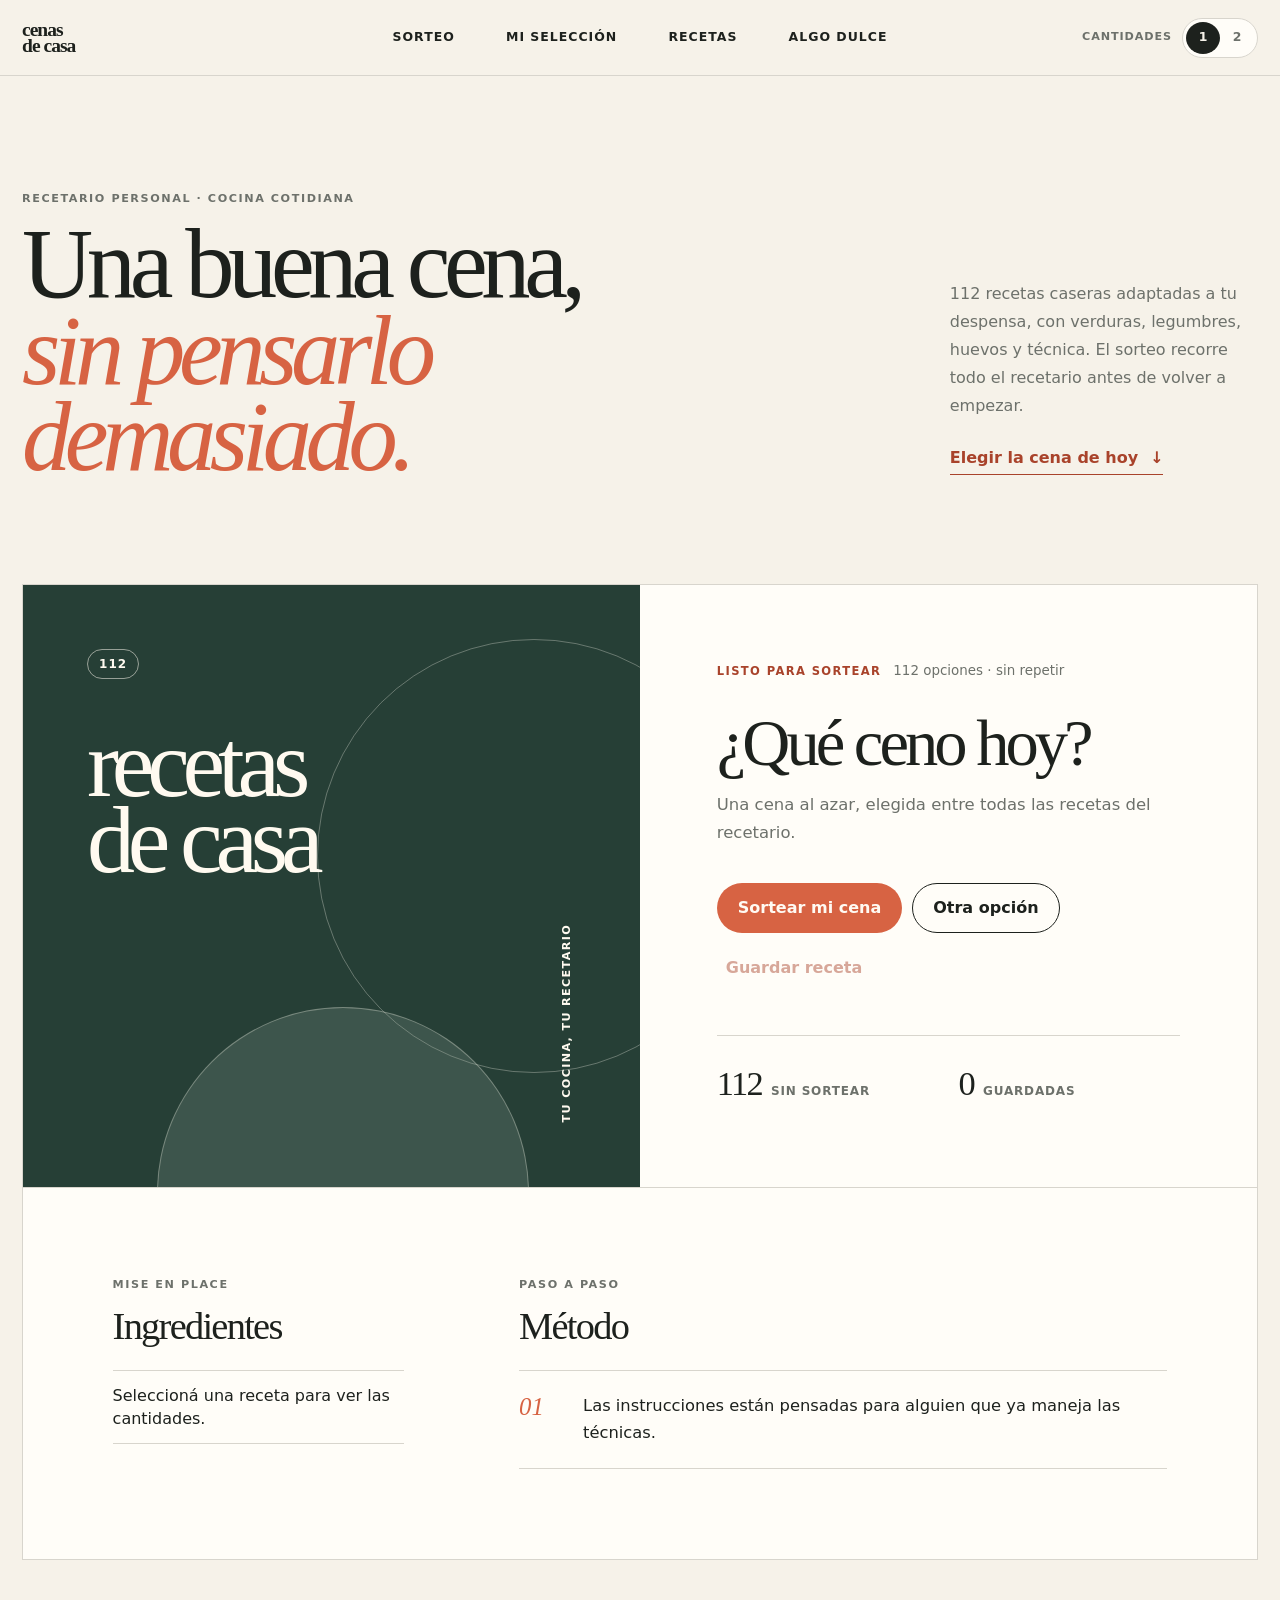
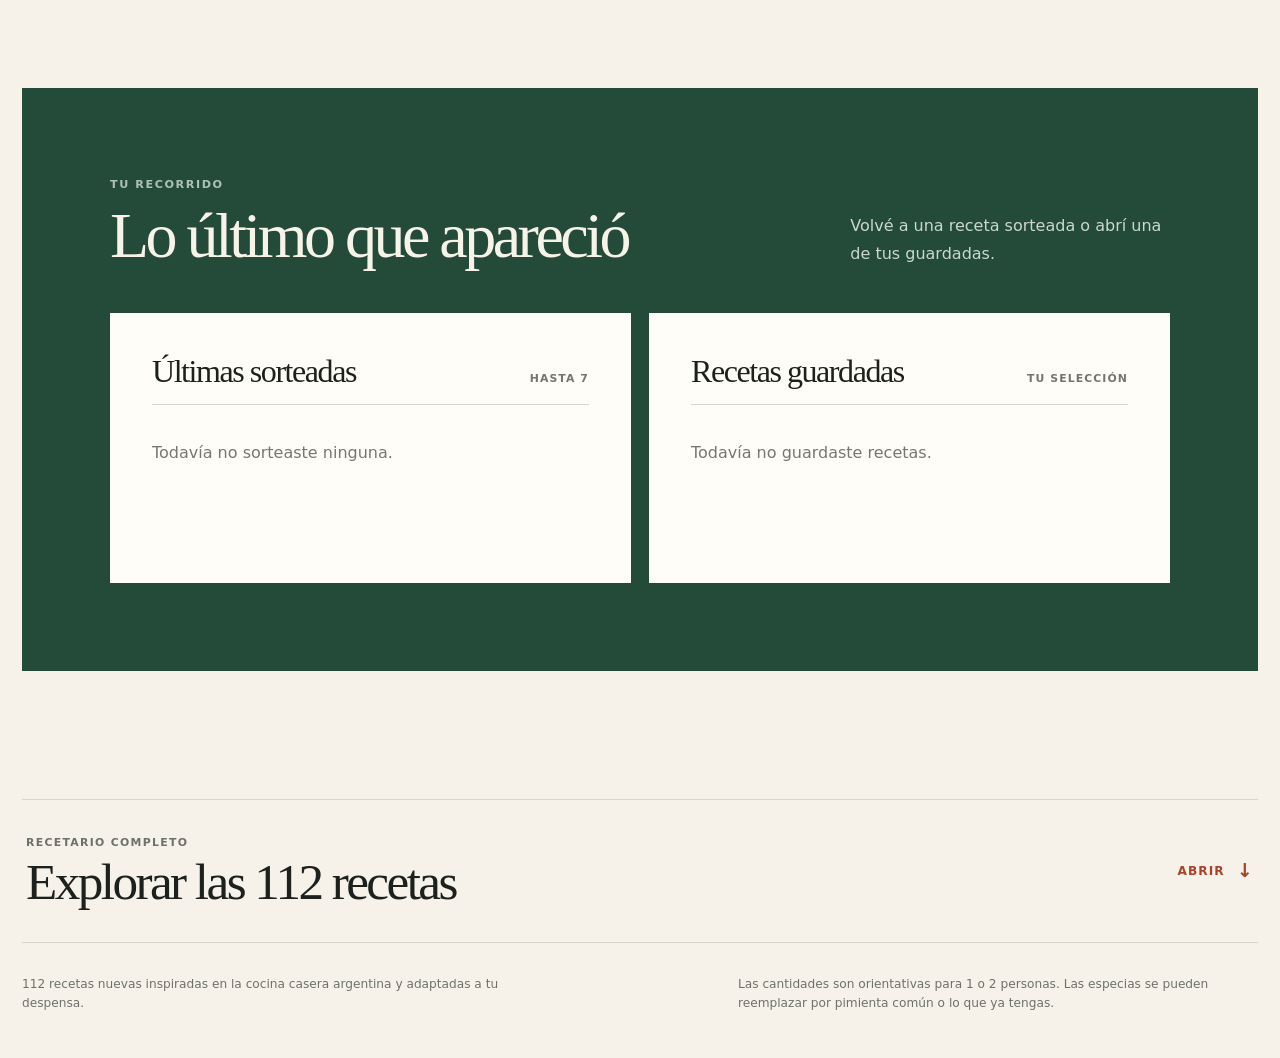
==== index.html @ ef83200b "Publicar recetario web" ====
<!DOCTYPE html>
<html lang="es">
<head>
  <meta charset="UTF-8">
  <meta name="viewport" content="width=device-width, initial-scale=1">
  <meta name="theme-color" content="#f6f2e9">
  <meta name="description" content="Un recetario personal de cenas caseras, saludables y sin repeticiones.">
  <title>¿Qué ceno hoy? — Recetario personal</title>
  <link rel="stylesheet" href="./css/styles.css">
</head>
<body>
  <header class="siteHeader">
    <a class="brand" href="./index.html#top" aria-label="Cenas de casa, volver al inicio">
      <span>cenas</span>
      <span>de casa</span>
    </a>

    <nav class="mainNav" aria-label="Navegación principal">
      <a href="#recipe">Sorteo</a>
      <a href="#selection">Mi selección</a>
      <a href="#catalog">Recetas</a>
      <a href="./dulces.html">Algo dulce</a>
    </nav>

    <a class="mobileSwitch" href="./dulces.html">Algo dulce</a>

    <div class="portion compactPortion">
      <span>Cantidades</span>
      <div class="seg" role="group" aria-label="Cantidad de personas">
        <button id="one" class="active" type="button" aria-pressed="true">1</button>
        <button id="two" type="button" aria-pressed="false">2</button>
      </div>
    </div>
  </header>

  <main id="top" class="app">
    <section class="intro" aria-labelledby="pageTitle">
      <div>
        <p class="eyebrow">Recetario personal · cocina cotidiana</p>
        <h1 id="pageTitle">Una buena cena,<br><em>sin pensarlo demasiado.</em></h1>
      </div>
      <div class="introCopy">
        <p><span id="recipeTotalIntro">112</span> recetas caseras adaptadas a tu despensa, con verduras, legumbres, huevos y técnica. El sorteo recorre todo el recetario antes de volver a empezar.</p>
        <a class="textLink" href="#recipe">Elegir la cena de hoy <span aria-hidden="true">↓</span></a>
      </div>
    </section>

    <section id="recipe" class="featureSection" aria-labelledby="title">
      <article class="recipeFeature">
        <figure id="recipeVisual" class="recipeVisual" data-tone="idle">
          <img id="recipeImage" class="recipeImage" alt="" hidden>
          <div id="visualPlaceholder" class="visualPlaceholder">
            <span id="visualNumber" class="visualNumber">112</span>
            <span id="visualLabel" class="visualLabel">recetas<br>de casa</span>
            <span class="visualCaption">Tu cocina, tu recetario</span>
          </div>
        </figure>

        <div class="recipeIntro">
          <div class="meta">
            <span id="category" class="badge">Listo para sortear</span>
            <span id="time" class="muted">112 opciones · sin repetir</span>
          </div>

          <h2 id="title" class="title">¿Qué ceno hoy?</h2>
          <p id="note" class="note">Una cena al azar, elegida entre todas las recetas del recetario.</p>
          <span id="announcement" class="srOnly" aria-live="polite"></span>

          <div class="actions" aria-label="Acciones de la receta">
            <button id="pick" class="btn primary" type="button">Sortear mi cena</button>
            <button id="another" class="btn secondary" type="button">Otra opción</button>
            <button id="favorite" class="btn quiet" type="button" disabled>Guardar receta</button>
          </div>

          <div class="quickFacts" aria-label="Estado del recetario">
            <p><strong id="remaining">112</strong><span>sin sortear</span></p>
            <p><strong id="favoriteCount">0</strong><span>guardadas</span></p>
          </div>
        </div>
      </article>

      <div class="recipeBody">
        <aside class="ingredientsPanel" aria-labelledby="ingredientsTitle">
          <div class="sectionHeading">
            <p class="eyebrow">Mise en place</p>
            <h3 id="ingredientsTitle">Ingredientes</h3>
          </div>
          <ul id="ingredients" class="ingredients">
            <li>Seleccioná una receta para ver las cantidades.</li>
          </ul>
        </aside>

        <section class="methodColumn" aria-labelledby="methodTitle">
          <div id="prepBlock" class="guidance prepGuide" hidden>
            <p class="eyebrow">Orden de trabajo</p>
            <h3>Antes de empezar</h3>
            <p id="prep"></p>
          </div>

          <div class="methodBlock">
            <div class="sectionHeading">
              <p class="eyebrow">Paso a paso</p>
              <h3 id="methodTitle">Método</h3>
            </div>
            <ol id="steps" class="steps">
              <li>Las instrucciones están pensadas para alguien que ya maneja las técnicas.</li>
            </ol>
          </div>

          <aside id="tipBlock" class="guidance tipGuide" hidden>
            <p class="eyebrow">Nota de cocina</p>
            <h3>Punto clave</h3>
            <p id="tip"></p>
          </aside>
        </section>
      </div>
    </section>

    <section id="selection" class="selectionSection" aria-labelledby="selectionTitle">
      <div class="sectionIntro">
        <p class="eyebrow">Tu recorrido</p>
        <h2 id="selectionTitle">Lo último que apareció</h2>
        <p>Volvé a una receta sorteada o abrí una de tus guardadas.</p>
      </div>

      <div class="selectionGrid">
        <section class="listPanel" aria-labelledby="historyTitle">
          <div class="panelHeading">
            <h3 id="historyTitle">Últimas sorteadas</h3>
            <span>Hasta 7</span>
          </div>
          <ol id="history" class="list">
            <li class="empty">Todavía no sorteaste ninguna.</li>
          </ol>
        </section>

        <section class="listPanel" aria-labelledby="favoritesTitle">
          <div class="panelHeading">
            <h3 id="favoritesTitle">Recetas guardadas</h3>
            <span>Tu selección</span>
          </div>
          <ul id="favorites" class="list">
            <li class="empty">Todavía no guardaste recetas.</li>
          </ul>
        </section>
      </div>
    </section>

    <details id="catalog" class="catalogSection">
      <summary>
        <span>
          <small>Recetario completo</small>
          <strong>Explorar las <span id="recipeTotalCatalog">112</span> recetas</strong>
        </span>
        <span class="summaryAction">Abrir <span aria-hidden="true">↓</span></span>
      </summary>
      <div id="catalogFilters" class="catalogFilters" aria-label="Filtrar recetas por categoría"></div>
      <div id="grid" class="grid"></div>
    </details>

    <footer class="foot">
      <p><span id="recipeTotalFooter">112</span> recetas nuevas inspiradas en la cocina casera argentina y adaptadas a tu despensa.</p>
      <p>Las cantidades son orientativas para 1 o 2 personas. Las especias se pueden reemplazar por pimienta común o lo que ya tengas.</p>
    </footer>
  </main>

  <div id="toast" class="toast" role="status" aria-live="polite"></div>

  <script src="./js/recipes.js"></script>
  <script src="./js/app.js"></script>
</body>
</html>
---- css/styles.css ----
:root {
  --paper: #f6f2e9;
  --surface: #fffdf8;
  --ink: #1d211d;
  --muted: #6d716b;
  --line: #d8d5cd;
  --soft: #ece8df;
  --accent: #d76343;
  --accent-dark: #a9432b;
  --green: #244b3a;
  --danger: #a23e36;
  --shadow: 0 18px 55px rgba(35, 31, 24, 0.1);
  --serif: Georgia, "Times New Roman", serif;
  --sans: Inter, ui-sans-serif, system-ui, -apple-system, BlinkMacSystemFont, "Segoe UI", sans-serif;
  color-scheme: light;
}

* {
  box-sizing: border-box;
}

html {
  scroll-behavior: smooth;
  scroll-padding-top: 88px;
}

body {
  margin: 0;
  min-height: 100vh;
  background: var(--paper);
  color: var(--ink);
  font-family: var(--sans);
  line-height: 1.5;
}

body.sweetPage {
  --accent: #b94f67;
  --accent-dark: #8d3249;
  --green: #542d40;
}

button,
summary {
  font: inherit;
}

button,
summary,
a {
  -webkit-tap-highlight-color: transparent;
}

button {
  cursor: pointer;
}

a {
  color: inherit;
}

button:focus-visible,
a:focus-visible,
summary:focus-visible {
  outline: 3px solid rgba(215, 99, 67, 0.45);
  outline: 3px solid color-mix(in srgb, var(--accent) 45%, transparent);
  outline-offset: 4px;
}

[hidden] {
  display: none !important;
}

.srOnly {
  position: absolute;
  width: 1px;
  height: 1px;
  padding: 0;
  margin: -1px;
  overflow: hidden;
  clip: rect(0, 0, 0, 0);
  white-space: nowrap;
  border: 0;
}

.siteHeader {
  position: sticky;
  top: 0;
  z-index: 50;
  display: grid;
  grid-template-columns: 1fr auto 1fr;
  align-items: center;
  min-height: 76px;
  padding: 10px max(22px, calc((100vw - 1260px) / 2));
  border-bottom: 1px solid var(--line);
  background: color-mix(in srgb, var(--paper) 94%, transparent);
  backdrop-filter: blur(16px);
}

.brand {
  width: max-content;
  color: var(--ink);
  font-family: var(--serif);
  font-size: 1.22rem;
  font-weight: 700;
  line-height: 0.78;
  text-decoration: none;
  letter-spacing: -0.05em;
}

.brand span {
  display: block;
}

.mainNav {
  display: flex;
  align-items: center;
  gap: clamp(20px, 4vw, 54px);
}

.mainNav a {
  position: relative;
  padding: 9px 0;
  font-size: 0.78rem;
  font-weight: 750;
  letter-spacing: 0.08em;
  text-decoration: none;
  text-transform: uppercase;
}

.mainNav a::after {
  position: absolute;
  right: 0;
  bottom: 3px;
  left: 0;
  height: 1px;
  background: var(--accent);
  content: "";
  transform: scaleX(0);
  transform-origin: left;
  transition: transform 180ms ease;
}

.mainNav a:hover::after {
  transform: scaleX(1);
}

.mobileSwitch {
  display: none;
}

.portion {
  display: flex;
  align-items: center;
  justify-self: end;
  gap: 10px;
}

.portion > span {
  color: var(--muted);
  font-size: 0.7rem;
  font-weight: 750;
  letter-spacing: 0.08em;
  text-transform: uppercase;
}

.seg {
  display: grid;
  grid-template-columns: 1fr 1fr;
  width: 76px;
  padding: 3px;
  border: 1px solid var(--line);
  border-radius: 999px;
  background: var(--surface);
}

.seg button {
  min-width: 32px;
  min-height: 32px;
  padding: 0;
  border: 0;
  border-radius: 50%;
  background: transparent;
  color: var(--muted);
  font-size: 0.78rem;
  font-weight: 800;
}

.seg button.active {
  background: var(--ink);
  color: var(--paper);
}

.app {
  width: min(1260px, calc(100% - 44px));
  margin: 0 auto;
}

.intro {
  display: grid;
  grid-template-columns: minmax(0, 1.45fr) minmax(280px, 0.55fr);
  gap: clamp(40px, 9vw, 130px);
  align-items: end;
  padding: clamp(64px, 9vw, 126px) 0 clamp(54px, 8vw, 104px);
}

.eyebrow {
  margin: 0 0 13px;
  color: var(--muted);
  font-size: 0.7rem;
  font-weight: 800;
  letter-spacing: 0.14em;
  text-transform: uppercase;
}

.intro h1 {
  margin: 0;
  max-width: 900px;
  font-family: var(--serif);
  font-size: clamp(3.45rem, 7.7vw, 7.4rem);
  font-weight: 500;
  line-height: 0.88;
  letter-spacing: -0.065em;
}

.intro h1 em {
  color: var(--accent);
  font-weight: 400;
}

.introCopy {
  max-width: 410px;
  padding-bottom: 6px;
}

.introCopy p {
  margin: 0 0 26px;
  color: var(--muted);
  font-size: 1rem;
  line-height: 1.75;
}

.textLink {
  display: inline-flex;
  gap: 12px;
  align-items: center;
  padding-bottom: 4px;
  border-bottom: 1px solid currentColor;
  color: var(--accent-dark);
  font-weight: 750;
  text-decoration: none;
}

.textLink span {
  transition: transform 180ms ease;
}

.textLink:hover span {
  transform: translateY(3px);
}

.featureSection {
  border: 1px solid var(--line);
  background: var(--surface);
}

.recipeFeature {
  display: grid;
  grid-template-columns: minmax(0, 1fr) minmax(0, 1fr);
  min-height: 600px;
  border-bottom: 1px solid var(--line);
}

.recipeVisual {
  --tone: #294d3d;
  --tone-soft: #9bb4a5;
  --tone-ink: #fffaf0;
  position: relative;
  min-height: 600px;
  margin: 0;
  overflow: hidden;
  background: var(--tone);
  color: var(--tone-ink);
}

.recipeImage {
  position: absolute;
  z-index: 3;
  inset: 0;
  display: block;
  width: 100%;
  height: 100%;
  object-fit: cover;
}

.visualPlaceholder {
  position: absolute;
  inset: 0;
  display: flex;
  flex-direction: column;
  justify-content: space-between;
  padding: clamp(28px, 5vw, 68px);
  isolation: isolate;
}

.visualPlaceholder::before,
.visualPlaceholder::after {
  position: absolute;
  z-index: -1;
  border: 1px solid color-mix(in srgb, var(--tone-ink) 30%, transparent);
  border-radius: 50%;
  content: "";
}

.visualPlaceholder::before {
  top: 9%;
  right: -18%;
  width: 70%;
  aspect-ratio: 1;
}

.visualPlaceholder::after {
  right: 18%;
  bottom: -32%;
  width: 60%;
  aspect-ratio: 1;
  background: color-mix(in srgb, var(--tone-soft) 24%, transparent);
}

.visualNumber {
  align-self: flex-start;
  padding: 5px 11px;
  border: 1px solid color-mix(in srgb, var(--tone-ink) 52%, transparent);
  border-radius: 999px;
  font-size: 0.75rem;
  font-weight: 800;
  letter-spacing: 0.09em;
}

.visualLabel {
  max-width: 520px;
  font-family: var(--serif);
  font-size: clamp(4rem, 7.5vw, 7.3rem);
  font-weight: 500;
  line-height: 0.79;
  letter-spacing: -0.075em;
  white-space: pre-line;
}

.visualCaption {
  align-self: flex-end;
  font-size: 0.7rem;
  font-weight: 750;
  letter-spacing: 0.12em;
  text-transform: uppercase;
  writing-mode: vertical-rl;
  transform: rotate(180deg);
}

[data-tone="oven"] {
  --tone: #b95536;
  --tone-soft: #edb492;
  --tone-ink: #fff9ee;
}

[data-tone="legumes"] {
  --tone: #315845;
  --tone-soft: #92b29e;
  --tone-ink: #fff9ee;
}

[data-tone="grains"] {
  --tone: #d3a73f;
  --tone-soft: #f3d88b;
  --tone-ink: #282217;
}

[data-tone="vegetables"] {
  --tone: #788243;
  --tone-soft: #bec88a;
  --tone-ink: #fffdf2;
}

[data-tone="tuna"] {
  --tone: #416879;
  --tone-soft: #9bbfca;
  --tone-ink: #fffaf0;
}

[data-tone="starters"] {
  --tone: #9a5c32;
  --tone-soft: #dfb074;
  --tone-ink: #fffaf0;
}

[data-tone="sweet-cakes"] {
  --tone: #984b5d;
  --tone-soft: #dfa2ad;
  --tone-ink: #fff8ee;
}

[data-tone="sweet-loaves"] {
  --tone: #745441;
  --tone-soft: #c9aa8f;
  --tone-ink: #fffaf0;
}

[data-tone="sweet-cookies"] {
  --tone: #a4513d;
  --tone-soft: #dfa38d;
  --tone-ink: #fffaf0;
}

[data-tone="sweet-doughs"] {
  --tone: #b36f36;
  --tone-soft: #e9bd82;
  --tone-ink: #fffaf0;
}

[data-tone="sweet-spoon"] {
  --tone: #604c79;
  --tone-soft: #b7a7ca;
  --tone-ink: #fffaf4;
}

[data-tone="sweet-fruit"] {
  --tone: #9a3744;
  --tone-soft: #e69595;
  --tone-ink: #fffaf0;
}

[data-tone="idle"] {
  --tone: #263f36;
  --tone-soft: #89a091;
  --tone-ink: #fffaf0;
}

.recipeIntro {
  display: flex;
  flex-direction: column;
  justify-content: center;
  padding: clamp(38px, 6vw, 82px);
}

.meta {
  display: flex;
  flex-wrap: wrap;
  gap: 12px;
  align-items: center;
}

.badge {
  color: var(--accent-dark);
  font-size: 0.72rem;
  font-weight: 850;
  letter-spacing: 0.12em;
  text-transform: uppercase;
}

.muted {
  color: var(--muted);
  font-size: 0.84rem;
}

.title {
  margin: 30px 0 18px;
  font-family: var(--serif);
  font-size: clamp(3rem, 5.2vw, 5.7rem);
  font-weight: 500;
  line-height: 0.93;
  letter-spacing: -0.06em;
}

.note {
  max-width: 580px;
  margin: 0;
  color: var(--muted);
  font-size: 1.03rem;
  line-height: 1.7;
}

.recipeSource {
  margin: 11px 0 0;
  color: var(--accent-dark);
  font-size: 0.8rem;
  font-weight: 750;
  line-height: 1.5;
}

.actions {
  display: flex;
  flex-wrap: wrap;
  gap: 10px;
  margin-top: 36px;
}

.btn {
  min-height: 50px;
  padding: 0 20px;
  border: 1px solid transparent;
  border-radius: 999px;
  font-weight: 800;
  transition: transform 160ms ease, background 160ms ease, color 160ms ease;
}

.btn:hover:not(:disabled) {
  transform: translateY(-2px);
}

.primary {
  background: var(--accent);
  color: #fffaf3;
}

.primary:hover {
  background: var(--accent-dark);
}

.secondary {
  border-color: var(--ink);
  background: transparent;
  color: var(--ink);
}

.secondary:hover {
  background: var(--ink);
  color: var(--surface);
}

.quiet {
  padding-right: 8px;
  padding-left: 8px;
  background: transparent;
  color: var(--accent-dark);
}

.btn:disabled {
  cursor: default;
  opacity: 0.46;
}

.quickFacts {
  display: grid;
  grid-template-columns: repeat(2, minmax(0, 1fr));
  gap: 20px;
  margin-top: 42px;
  padding-top: 22px;
  border-top: 1px solid var(--line);
}

.quickFacts p {
  display: flex;
  gap: 9px;
  align-items: baseline;
  margin: 0;
}

.quickFacts strong {
  font-family: var(--serif);
  font-size: 2.15rem;
  font-weight: 500;
  letter-spacing: -0.05em;
}

.quickFacts span {
  color: var(--muted);
  font-size: 0.75rem;
  font-weight: 750;
  letter-spacing: 0.07em;
  text-transform: uppercase;
}

.recipeBody {
  display: grid;
  grid-template-columns: minmax(250px, 0.62fr) minmax(0, 1.38fr);
  gap: clamp(46px, 9vw, 130px);
  padding: clamp(48px, 7vw, 96px);
}

.ingredientsPanel {
  align-self: start;
}

.sectionHeading {
  margin-bottom: 24px;
}

.sectionHeading h3,
.guidance h3,
.panelHeading h3 {
  margin: 0;
  font-family: var(--serif);
  font-size: clamp(1.8rem, 3vw, 2.7rem);
  font-weight: 500;
  line-height: 1;
  letter-spacing: -0.045em;
}

.ingredients,
.steps,
.list {
  display: grid;
  gap: 0;
  margin: 0;
  padding: 0;
  list-style: none;
}

.ingredients li {
  padding: 13px 0;
  border-bottom: 1px solid var(--line);
  line-height: 1.45;
}

.ingredients li:first-child {
  border-top: 1px solid var(--line);
}

.methodColumn {
  display: grid;
  gap: clamp(38px, 5vw, 66px);
  max-width: 780px;
}

.guidance {
  padding: clamp(24px, 4vw, 42px);
  line-height: 1.7;
}

.guidance .eyebrow {
  margin-bottom: 11px;
}

.guidance h3 {
  margin-bottom: 17px;
}

.guidance > p:last-child {
  margin: 0;
  font-size: 1rem;
}

.prepGuide {
  background: var(--soft);
}

.tipGuide {
  border-left: 5px solid var(--accent);
  background: color-mix(in srgb, var(--accent) 9%, var(--surface));
}

.steps {
  counter-reset: step;
}

.steps li {
  position: relative;
  min-height: 78px;
  padding: 22px 0 22px 64px;
  border-top: 1px solid var(--line);
  font-size: 1.02rem;
  line-height: 1.65;
}

.steps li:last-child {
  border-bottom: 1px solid var(--line);
}

.steps li::before {
  position: absolute;
  top: 16px;
  left: 0;
  color: var(--accent);
  content: counter(step, decimal-leading-zero);
  counter-increment: step;
  font-family: var(--serif);
  font-size: 1.55rem;
  font-style: italic;
}

.selectionSection {
  margin-top: clamp(70px, 10vw, 134px);
  padding: clamp(52px, 7vw, 88px);
  background: var(--green);
  color: #f8f3e9;
}

.sectionIntro {
  display: grid;
  grid-template-columns: minmax(0, 1fr) minmax(240px, 0.45fr);
  gap: 30px;
  align-items: end;
  margin-bottom: 46px;
}

.sectionIntro .eyebrow {
  grid-column: 1 / -1;
  margin-bottom: -18px;
  color: #adc1b6;
}

.sectionIntro h2 {
  margin: 0;
  font-family: var(--serif);
  font-size: clamp(2.7rem, 5vw, 5.1rem);
  font-weight: 500;
  line-height: 0.95;
  letter-spacing: -0.055em;
}

.sectionIntro > p:last-child {
  margin: 0;
  color: #cbd8d0;
  line-height: 1.7;
}

.selectionGrid {
  display: grid;
  grid-template-columns: repeat(2, minmax(0, 1fr));
  gap: 18px;
}

.listPanel {
  min-height: 270px;
  padding: clamp(24px, 4vw, 42px);
  background: #fffdf8;
  color: #1d211d;
}

.panelHeading {
  display: flex;
  gap: 20px;
  align-items: baseline;
  justify-content: space-between;
  margin-bottom: 24px;
  padding-bottom: 17px;
  border-bottom: 1px solid #d8d5cd;
}

.panelHeading h3 {
  font-size: clamp(1.55rem, 2.5vw, 2.1rem);
}

.panelHeading span {
  color: #72766f;
  font-size: 0.68rem;
  font-weight: 800;
  letter-spacing: 0.1em;
  text-transform: uppercase;
}

.list li {
  display: flex;
  gap: 14px;
  align-items: flex-start;
  justify-content: space-between;
  padding: 12px 0;
  border-bottom: 1px solid #e2ded6;
}

.recipeLink {
  flex: 1;
  padding: 0;
  border: 0;
  background: transparent;
  color: #1d211d;
  font-weight: 700;
  line-height: 1.45;
  text-align: left;
}

.recipeLink:hover {
  color: #b14c31;
}

.remove {
  flex: 0 0 auto;
  padding: 2px 0;
  border: 0;
  background: transparent;
  color: var(--danger);
  font-size: 0.7rem;
  font-weight: 850;
  letter-spacing: 0.07em;
  text-transform: uppercase;
}

.empty {
  border-bottom: 0 !important;
  color: #747871;
}

.catalogSection {
  margin: clamp(70px, 10vw, 130px) 0 0;
  border-top: 1px solid var(--line);
  border-bottom: 1px solid var(--line);
}

.catalogSection summary {
  display: flex;
  gap: 30px;
  align-items: center;
  justify-content: space-between;
  padding: 35px 4px;
  cursor: pointer;
  list-style: none;
}

.catalogSection summary::-webkit-details-marker {
  display: none;
}

.catalogSection summary small,
.catalogSection summary strong {
  display: block;
}

.catalogSection summary small {
  margin-bottom: 5px;
  color: var(--muted);
  font-size: 0.68rem;
  font-weight: 800;
  letter-spacing: 0.12em;
  text-transform: uppercase;
}

.catalogSection summary strong {
  font-family: var(--serif);
  font-size: clamp(2rem, 4vw, 3.8rem);
  font-weight: 500;
  line-height: 1;
  letter-spacing: -0.05em;
}

.summaryAction {
  display: flex;
  gap: 12px;
  align-items: center;
  color: var(--accent-dark);
  font-size: 0.76rem;
  font-weight: 850;
  letter-spacing: 0.09em;
  text-transform: uppercase;
}

.summaryAction span {
  font-size: 1.2rem;
  transition: transform 180ms ease;
}

.catalogSection[open] .summaryAction span {
  transform: rotate(180deg);
}

.catalogFilters {
  display: flex;
  flex-wrap: wrap;
  gap: 9px;
  padding: 26px 0 4px;
  border-top: 1px solid var(--line);
}

.filterChip {
  min-height: 38px;
  padding: 8px 14px;
  border: 1px solid var(--line);
  border-radius: 999px;
  background: transparent;
  color: var(--muted);
  font-size: 0.72rem;
  font-weight: 780;
  letter-spacing: 0.035em;
  transition: border-color 160ms ease, background 160ms ease, color 160ms ease;
}

.filterChip:hover {
  border-color: var(--ink);
  color: var(--ink);
}

.filterChip.active {
  border-color: var(--ink);
  background: var(--ink);
  color: var(--paper);
}

.grid {
  display: grid;
  grid-template-columns: repeat(4, minmax(0, 1fr));
  gap: 42px 18px;
  padding: 36px 0 64px;
  border-top: 1px solid var(--line);
}

.catalogFilters + .grid {
  border-top: 0;
}

.item {
  min-width: 0;
  padding: 0;
  border: 0;
  background: transparent;
  color: var(--ink);
  text-align: left;
}

.itemVisual {
  --tone: #294d3d;
  --tone-soft: #9bb4a5;
  --tone-ink: #fffaf0;
  position: relative;
  display: grid;
  aspect-ratio: 1 / 0.92;
  margin-bottom: 14px;
  overflow: hidden;
  place-items: center;
  border-radius: 10px;
  background: var(--tone);
  color: var(--tone-ink);
  transition: transform 200ms ease, border-radius 200ms ease;
}

.itemVisual::before {
  position: absolute;
  top: -15%;
  right: -19%;
  width: 72%;
  aspect-ratio: 1;
  border: 1px solid color-mix(in srgb, var(--tone-ink) 28%, transparent);
  border-radius: 50%;
  content: "";
}

.itemVisual img {
  position: absolute;
  z-index: 2;
  inset: 0;
  width: 100%;
  height: 100%;
  object-fit: cover;
}

.item:hover .itemVisual {
  border-radius: 2px;
  transform: translateY(-4px);
}

.itemNumber {
  position: absolute;
  top: 12px;
  left: 13px;
  z-index: 1;
  font-size: 0.67rem;
  font-weight: 850;
  letter-spacing: 0.1em;
}

.itemMark {
  z-index: 1;
  max-width: 80%;
  font-family: var(--serif);
  font-size: clamp(1.9rem, 3.1vw, 3.2rem);
  font-style: italic;
  line-height: 0.9;
  text-align: center;
  letter-spacing: -0.06em;
  white-space: pre-line;
}

.itemMeta {
  display: flex;
  gap: 8px;
  align-items: center;
  justify-content: space-between;
  margin-bottom: 6px;
  color: var(--muted);
  font-size: 0.7rem;
  font-weight: 750;
  letter-spacing: 0.06em;
  text-transform: uppercase;
}

.item strong {
  display: block;
  font-family: var(--serif);
  font-size: 1.27rem;
  font-weight: 500;
  line-height: 1.12;
  letter-spacing: -0.025em;
}

.foot {
  display: flex;
  gap: 30px;
  justify-content: space-between;
  padding: 32px 0 45px;
  color: var(--muted);
  font-size: 0.76rem;
  line-height: 1.55;
}

.foot p {
  max-width: 520px;
  margin: 0;
}

.toast {
  position: fixed;
  bottom: 24px;
  left: 50%;
  z-index: 100;
  padding: 12px 18px;
  border-radius: 999px;
  background: var(--ink);
  box-shadow: var(--shadow);
  color: var(--surface);
  font-weight: 750;
  opacity: 0;
  pointer-events: none;
  transform: translate(-50%, 18px);
  transition: opacity 180ms ease, transform 180ms ease;
}

.toast.show {
  opacity: 1;
  transform: translate(-50%, 0);
}

@media (max-width: 1020px) {
  .intro {
    grid-template-columns: minmax(0, 1.2fr) minmax(260px, 0.8fr);
  }

  .recipeFeature {
    min-height: 540px;
  }

  .recipeVisual {
    min-height: 540px;
  }

  .recipeIntro {
    padding: 42px;
  }

  .recipeBody {
    gap: 56px;
    padding: 58px 48px;
  }

  .grid {
    grid-template-columns: repeat(3, minmax(0, 1fr));
  }
}

@media (max-width: 820px) {
  .siteHeader {
    grid-template-columns: 1fr auto auto;
    gap: 14px;
  }

  .mainNav {
    display: none;
  }

  .mobileSwitch {
    display: block;
    color: var(--accent-dark);
    font-size: 0.7rem;
    font-weight: 820;
    letter-spacing: 0.075em;
    text-decoration: none;
    text-transform: uppercase;
  }

  .intro {
    grid-template-columns: 1fr;
    gap: 34px;
  }

  .introCopy {
    max-width: 600px;
  }

  .recipeFeature {
    grid-template-columns: 1fr;
  }

  .recipeVisual {
    min-height: 0;
    aspect-ratio: 16 / 11;
  }

  .recipeIntro {
    min-height: 500px;
  }

  .recipeBody {
    grid-template-columns: 1fr;
  }

  .ingredientsPanel {
    max-width: 620px;
  }

  .methodColumn {
    max-width: none;
  }

  .selectionGrid,
  .sectionIntro {
    grid-template-columns: 1fr;
  }

  .sectionIntro .eyebrow {
    grid-column: auto;
    margin-bottom: -12px;
  }

  .grid {
    grid-template-columns: repeat(2, minmax(0, 1fr));
  }
}

@media (max-width: 560px) {
  html {
    scroll-padding-top: 70px;
  }

  .siteHeader {
    min-height: 66px;
    padding: 9px 16px;
  }

  .brand {
    font-size: 1.05rem;
  }

  .mobileSwitch {
    font-size: 0.64rem;
  }

  .portion > span {
    display: none;
  }

  .app {
    width: min(100% - 24px, 1260px);
  }

  .intro {
    padding: 48px 0 52px;
  }

  .intro h1 {
    font-size: clamp(3.05rem, 15vw, 4.6rem);
    line-height: 0.91;
  }

  .introCopy p {
    font-size: 0.95rem;
  }

  .featureSection {
    margin-right: -12px;
    margin-left: -12px;
    border-right: 0;
    border-left: 0;
  }

  .recipeVisual {
    aspect-ratio: 1 / 1;
  }

  .visualPlaceholder {
    padding: 26px;
  }

  .visualLabel {
    font-size: clamp(3.8rem, 19vw, 5.8rem);
  }

  .recipeIntro {
    min-height: 0;
    padding: 34px 24px 40px;
  }

  .title {
    margin-top: 22px;
    font-size: clamp(2.7rem, 13vw, 4.2rem);
  }

  .actions {
    display: grid;
    grid-template-columns: repeat(2, minmax(0, 1fr));
    margin-top: 30px;
  }

  .actions .primary {
    grid-column: 1 / -1;
  }

  .btn {
    min-height: 52px;
    padding: 0 14px;
  }

  .quickFacts {
    margin-top: 32px;
  }

  .recipeBody {
    gap: 48px;
    padding: 42px 24px 50px;
  }

  .guidance {
    padding: 24px;
  }

  .steps li {
    padding-left: 52px;
  }

  .selectionSection {
    margin-right: -12px;
    margin-left: -12px;
    padding: 48px 24px;
  }

  .selectionGrid {
    gap: 12px;
  }

  .listPanel {
    padding: 24px;
  }

  .catalogSection summary {
    align-items: flex-end;
  }

  .catalogFilters {
    gap: 7px;
    padding-top: 20px;
  }

  .filterChip {
    min-height: 36px;
    padding: 7px 11px;
    font-size: 0.68rem;
  }

  .summaryAction {
    font-size: 0;
  }

  .summaryAction span {
    font-size: 1.4rem;
  }

  .grid {
    gap: 34px 12px;
  }

  .itemVisual {
    border-radius: 8px;
  }

  .itemMark {
    font-size: 2rem;
  }

  .item strong {
    font-size: 1.05rem;
  }

  .itemMeta {
    display: block;
  }

  .itemMeta span {
    display: block;
  }

  .foot {
    display: grid;
    gap: 10px;
  }
}

@media (max-width: 390px) {
  .siteHeader {
    gap: 9px;
  }

  .mobileSwitch {
    max-width: 48px;
    line-height: 1.05;
    text-align: center;
  }

  .grid {
    grid-template-columns: 1fr;
  }

  .itemVisual {
    aspect-ratio: 4 / 3;
  }

  .itemMark {
    font-size: 2.6rem;
  }
}

@media (prefers-color-scheme: dark) {
  :root {
    --paper: #151713;
    --surface: #1d201b;
    --ink: #f4f0e7;
    --muted: #a9aea6;
    --line: #3b3f38;
    --soft: #292d27;
    --accent: #ef7958;
    --accent-dark: #f08a6c;
    --green: #17382b;
    --danger: #f09a91;
    --shadow: 0 20px 55px rgba(0, 0, 0, 0.3);
    color-scheme: dark;
  }

  .siteHeader {
    background: color-mix(in srgb, var(--paper) 94%, transparent);
  }

  .seg button.active {
    background: var(--ink);
    color: var(--paper);
  }

  .primary {
    color: #1c1713;
  }

  .selectionSection {
    color: #f8f3e9;
  }

  .listPanel {
    background: #f6f2e9;
  }
}

@media (prefers-reduced-motion: reduce) {
  html {
    scroll-behavior: auto;
  }

  *,
  *::before,
  *::after {
    scroll-behavior: auto !important;
    transition-duration: 0.01ms !important;
  }
}
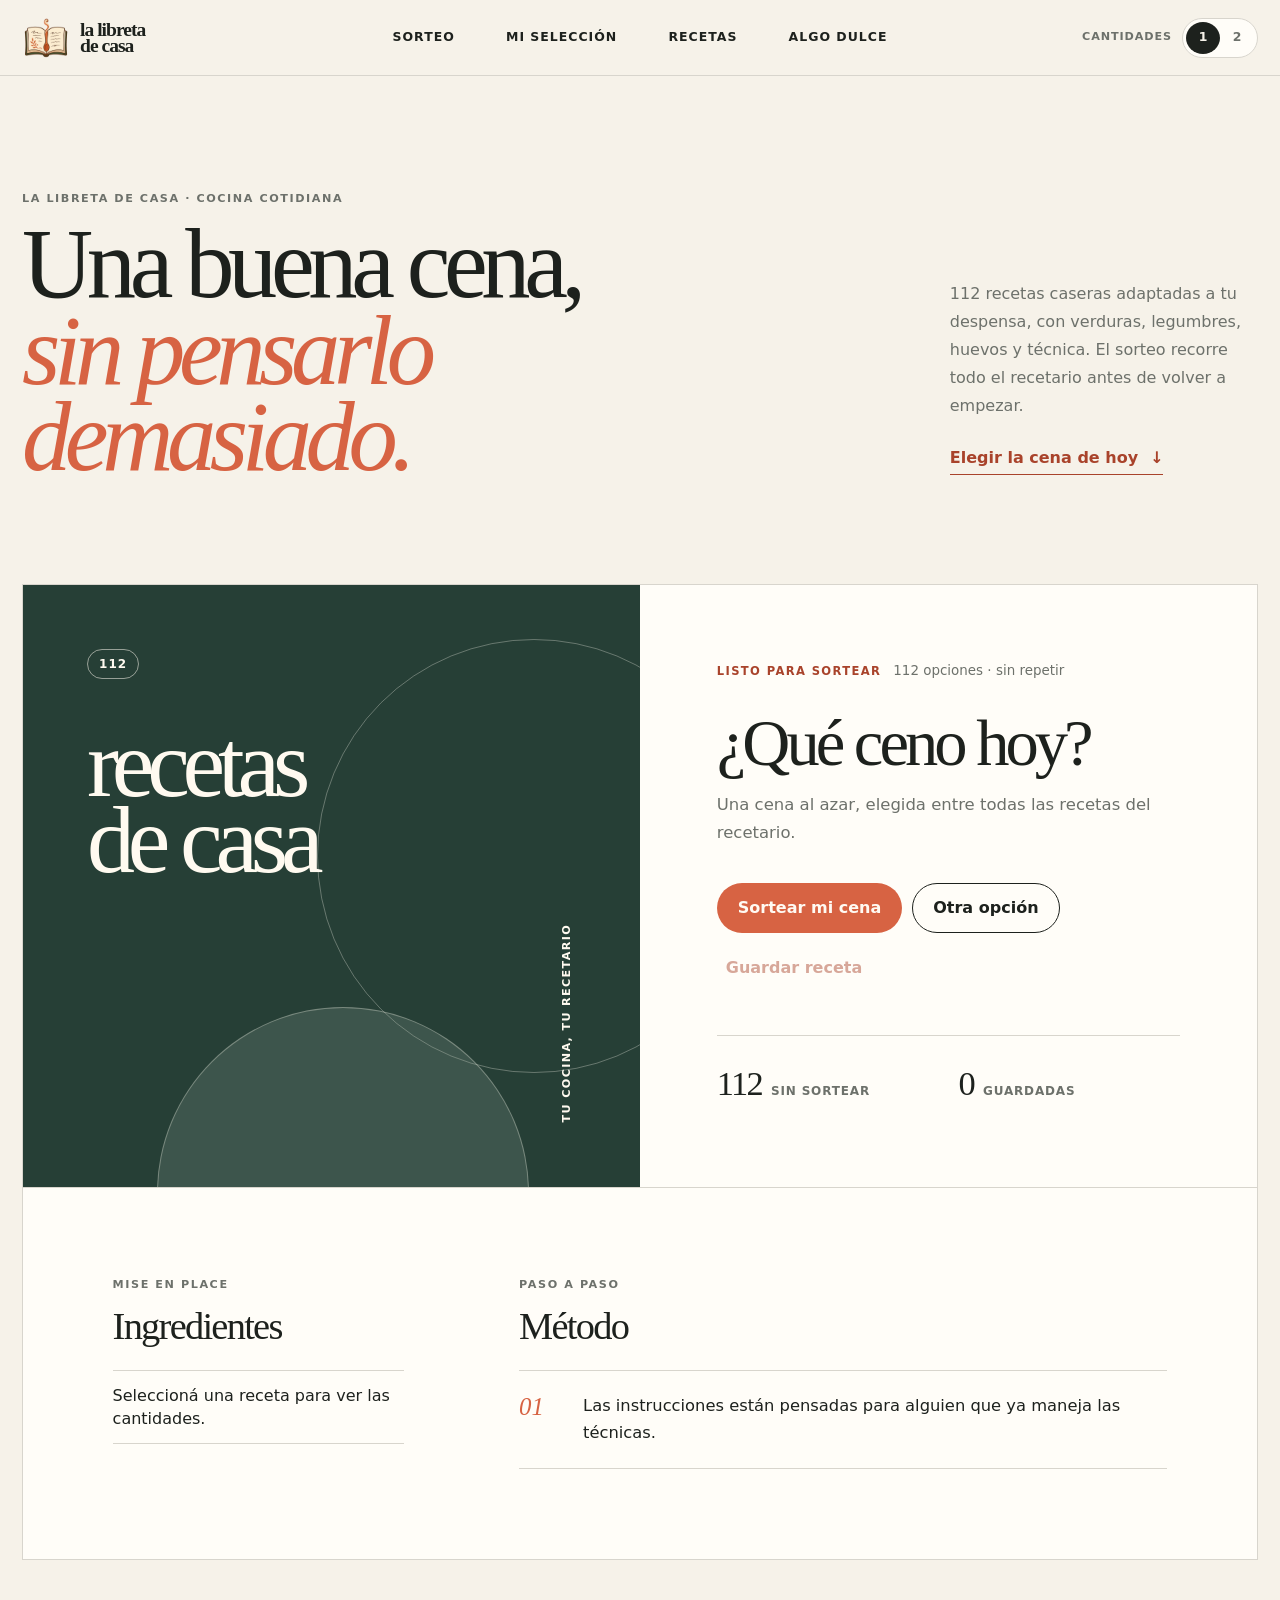
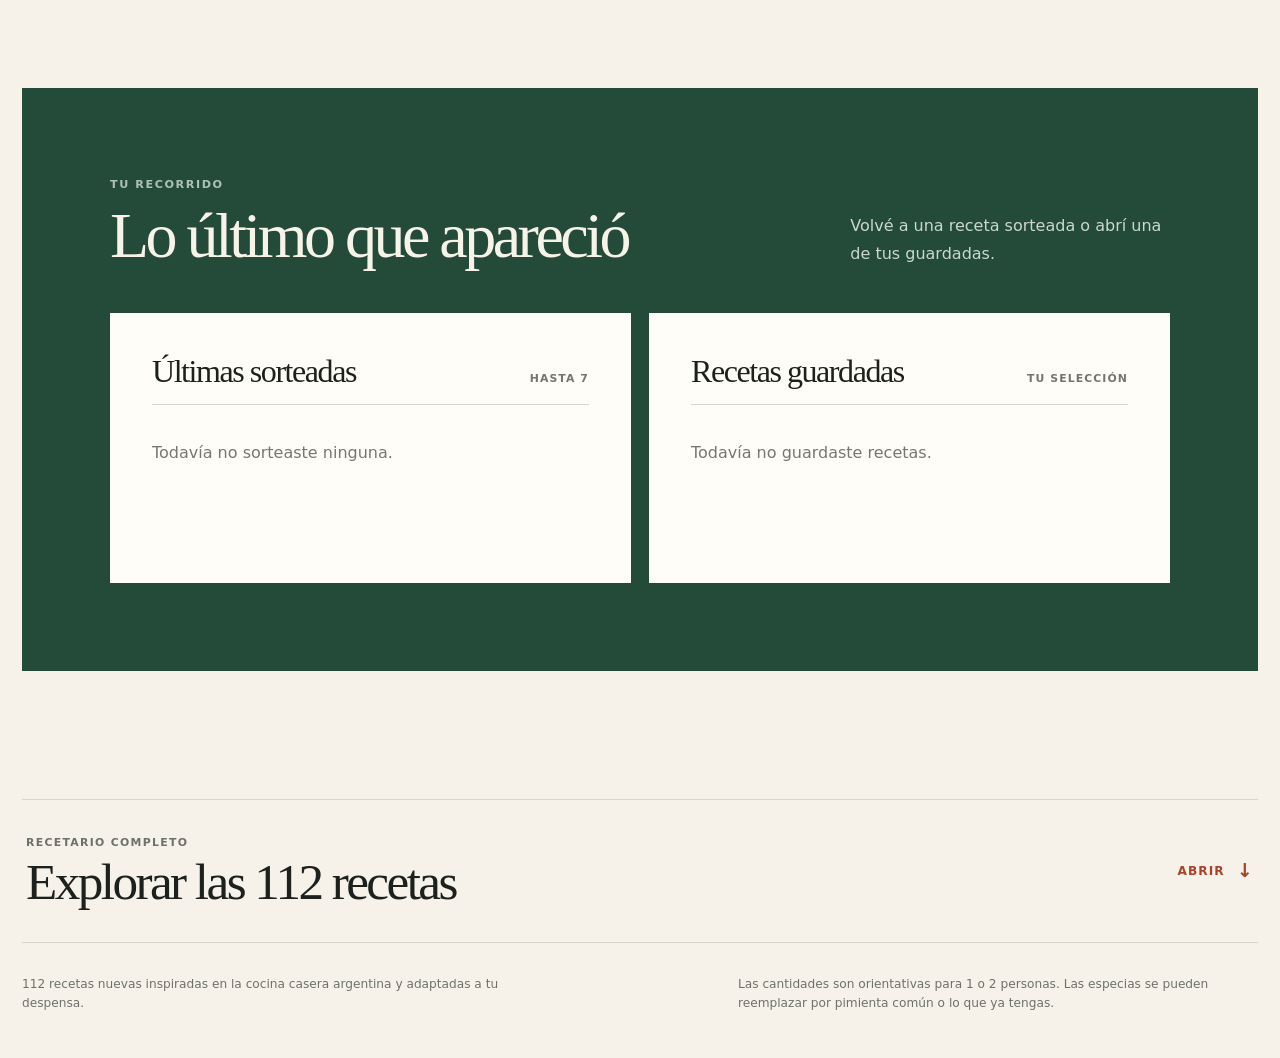
==== commit 7f8f43bc: "Agregar identidad La Libreta de Casa" ====
--- a/index.html
+++ b/index.html
@@ -4,15 +4,23 @@
   <meta charset="UTF-8">
   <meta name="viewport" content="width=device-width, initial-scale=1">
   <meta name="theme-color" content="#f6f2e9">
-  <meta name="description" content="Un recetario personal de cenas caseras, saludables y sin repeticiones.">
-  <title>¿Qué ceno hoy? — Recetario personal</title>
+  <meta name="description" content="La Libreta de Casa: recetas caseras para elegir qué cenar y preparar algo dulce.">
+  <meta name="application-name" content="La Libreta de Casa">
+  <title>La Libreta de Casa — Cenas</title>
+  <link rel="icon" href="./favicon.ico" sizes="any">
+  <link rel="icon" type="image/png" sizes="32x32" href="./images/brand/favicon-32.png">
+  <link rel="icon" type="image/png" sizes="192x192" href="./images/brand/favicon-192.png">
+  <link rel="apple-touch-icon" href="./images/brand/apple-touch-icon.png">
   <link rel="stylesheet" href="./css/styles.css">
 </head>
 <body>
   <header class="siteHeader">
-    <a class="brand" href="./index.html#top" aria-label="Cenas de casa, volver al inicio">
-      <span>cenas</span>
-      <span>de casa</span>
+    <a class="brand" href="./index.html#top" aria-label="La Libreta de Casa, volver al inicio">
+      <img src="./images/brand/logo-header.png" alt="" width="48" height="48">
+      <span class="brandText">
+        <span>la libreta</span>
+        <span>de casa</span>
+      </span>
     </a>
 
     <nav class="mainNav" aria-label="Navegación principal">
@@ -36,7 +44,7 @@
   <main id="top" class="app">
     <section class="intro" aria-labelledby="pageTitle">
       <div>
-        <p class="eyebrow">Recetario personal · cocina cotidiana</p>
+        <p class="eyebrow">La Libreta de Casa · cocina cotidiana</p>
         <h1 id="pageTitle">Una buena cena,<br><em>sin pensarlo demasiado.</em></h1>
       </div>
       <div class="introCopy">
--- a/css/styles.css
+++ b/css/styles.css
@@ -98,16 +98,25 @@
 
 .brand {
   width: max-content;
+  display: inline-flex;
+  align-items: center;
+  gap: 10px;
   color: var(--ink);
   font-family: var(--serif);
   font-size: 1.22rem;
   font-weight: 700;
-  line-height: 0.78;
+  line-height: 0.82;
   text-decoration: none;
   letter-spacing: -0.05em;
 }
 
-.brand span {
+.brand img {
+  width: 48px;
+  height: 48px;
+  object-fit: contain;
+}
+
+.brandText span {
   display: block;
 }
 
@@ -1134,6 +1143,12 @@
 
   .brand {
     font-size: 1.05rem;
+    gap: 7px;
+  }
+
+  .brand img {
+    width: 38px;
+    height: 38px;
   }
 
   .mobileSwitch {
